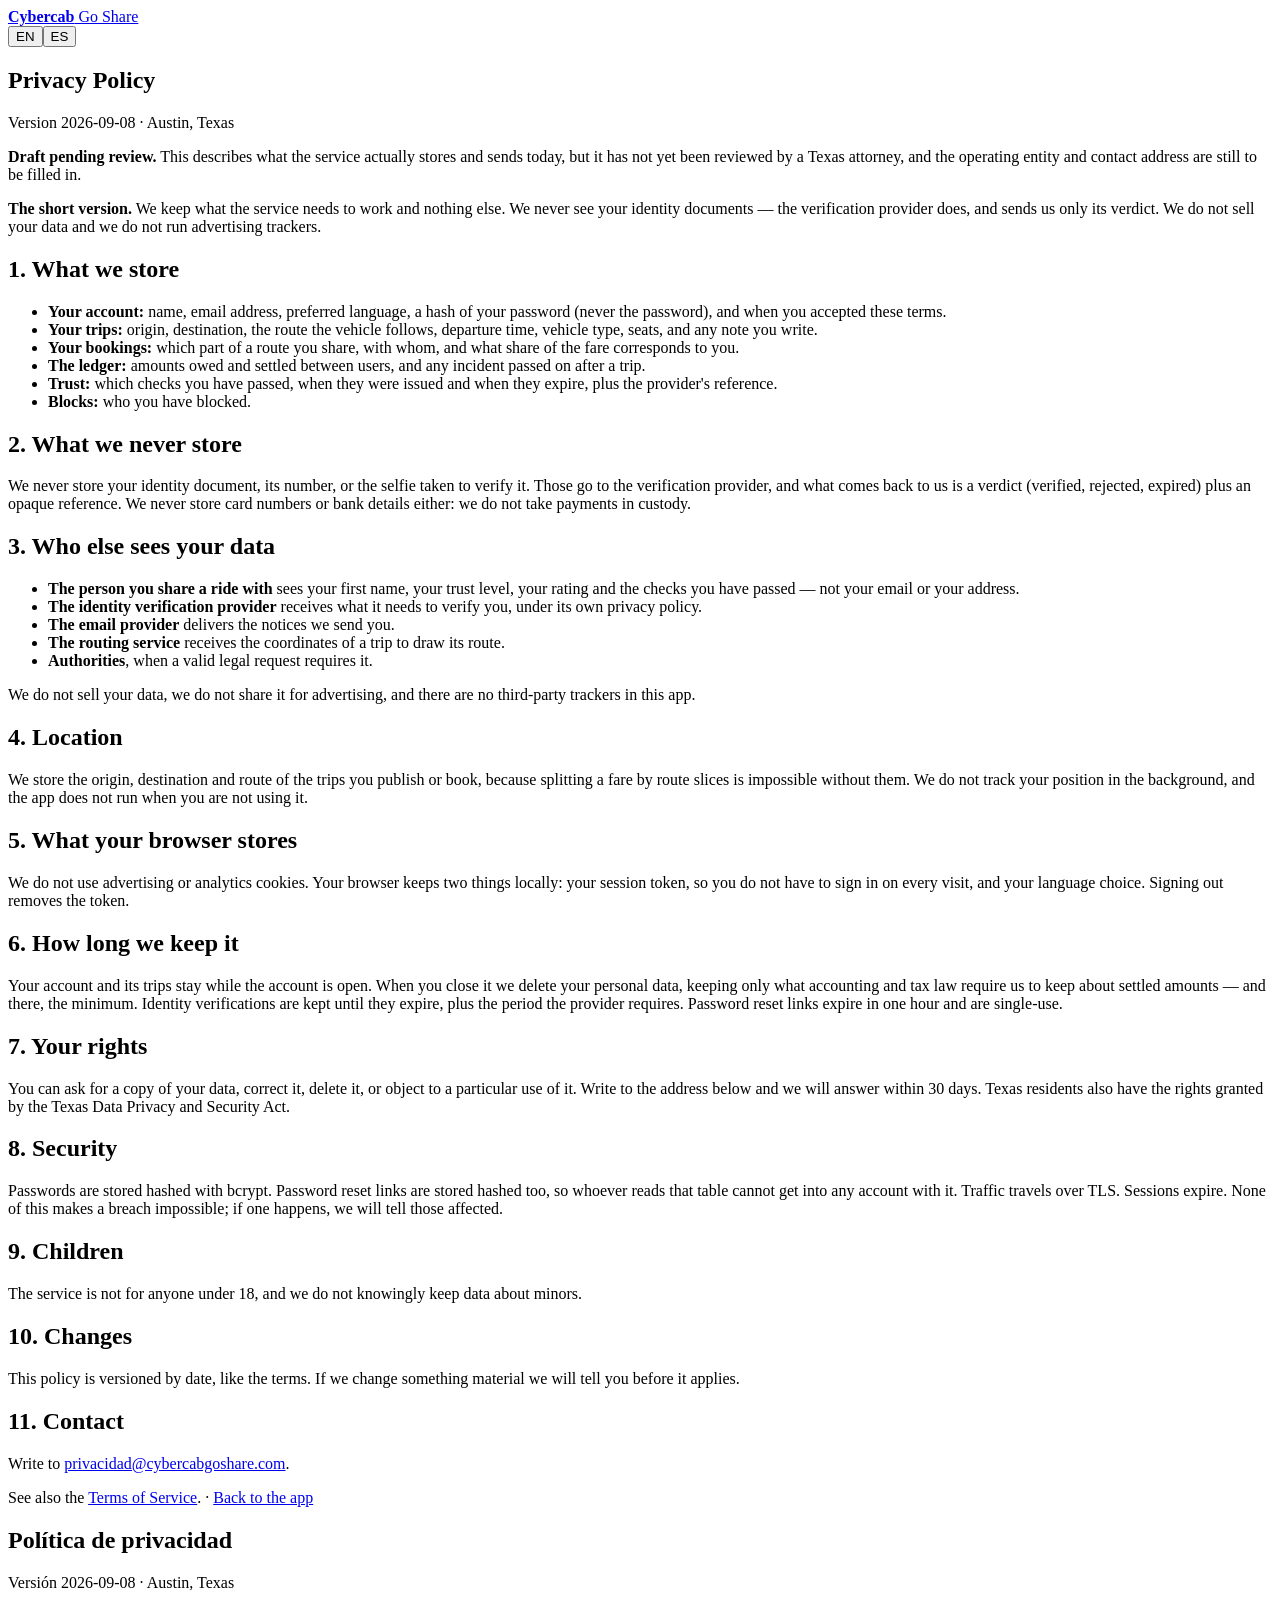
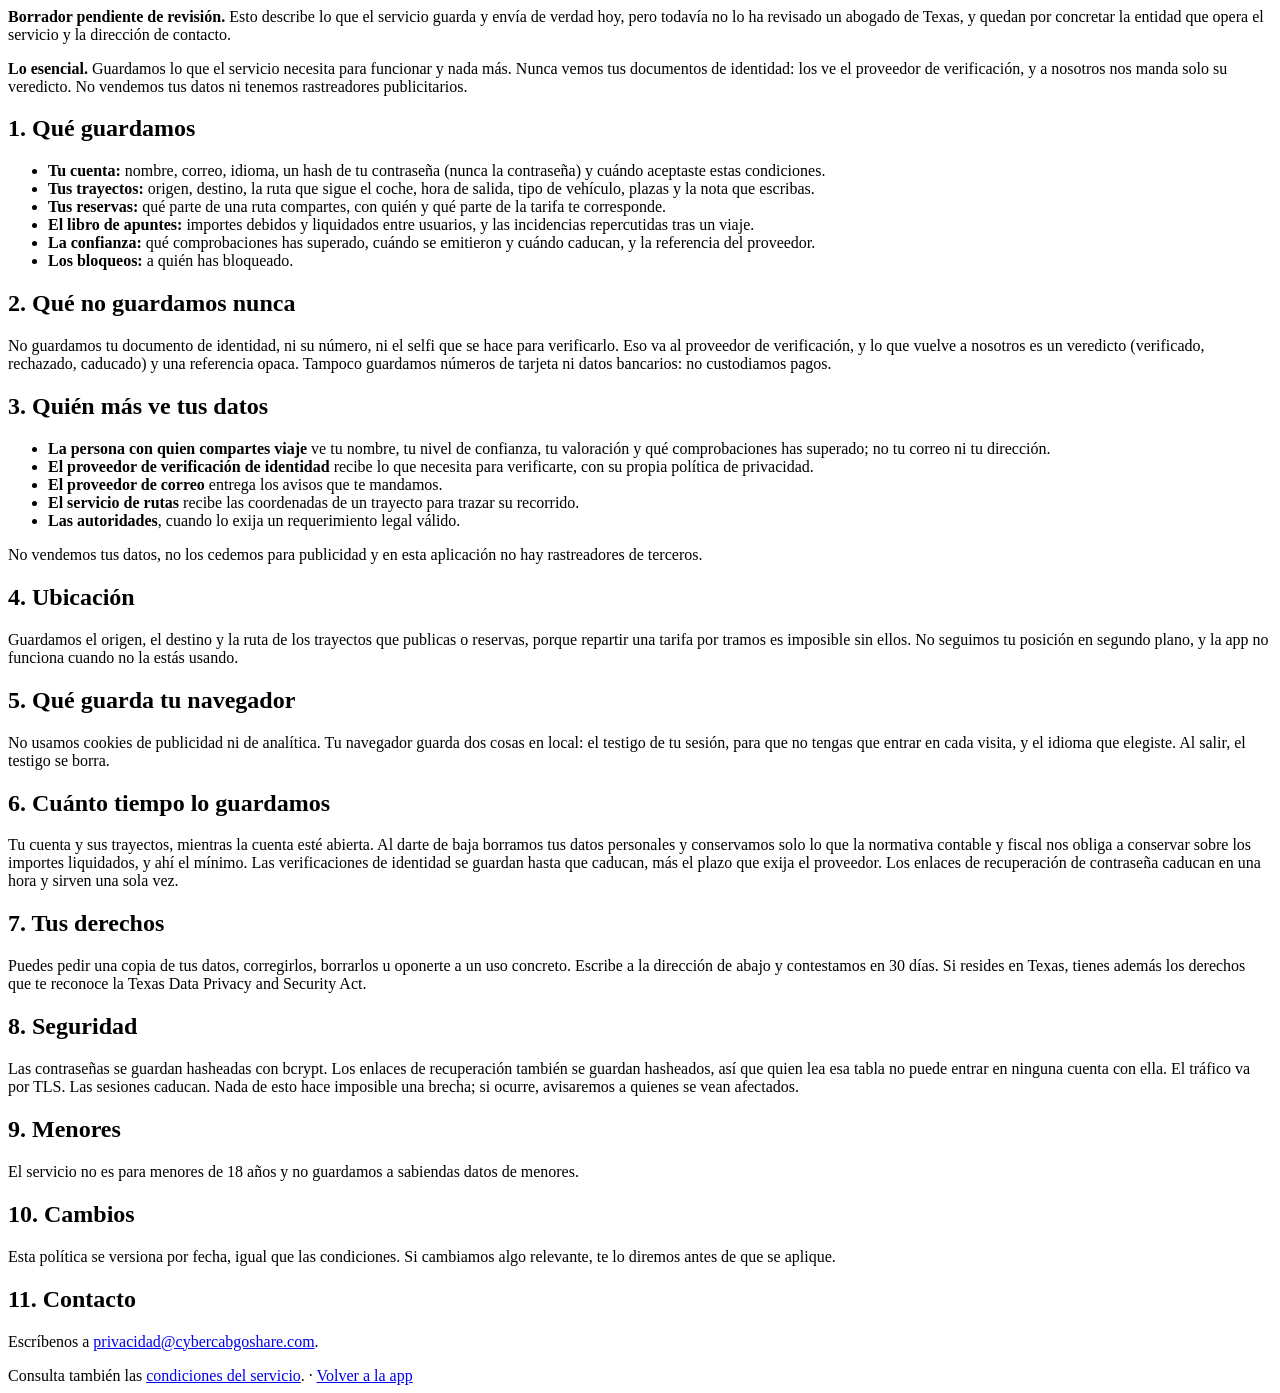
==== internal/api/web/privacidad.html @ 7354db48 "Recuperar contraseña, techo de peticiones y condiciones aceptadas Las tres cosas que faltaban para p" ====
<!doctype html>
<html lang="en">
<head>
<meta charset="utf-8">
<meta name="viewport" content="width=device-width, initial-scale=1">
<meta name="theme-color" content="#07090b">
<meta name="robots" content="index, follow">
<title>Privacy Policy · Cybercab Go Share</title>
<link rel="stylesheet" href="/legal.css">
</head>
<body>

<header>
  <div class="barra">
    <a class="marca" href="/"><b>Cybercab</b> Go Share</a>
    <div class="idiomas" role="group" aria-label="Language">
      <button data-idioma="en" aria-pressed="false">EN</button><button data-idioma="es" aria-pressed="false">ES</button>
    </div>
  </div>
</header>

<main>

<!-- ============ English ============ -->
<article data-idioma="en">
  <h1>Privacy Policy</h1>
  <p class="version">Version 2026-09-08 · Austin, Texas</p>

  <div class="borrador">
    <p><strong>Draft pending review.</strong> This describes what the service
    actually stores and sends today, but it has not yet been reviewed by a Texas
    attorney, and the operating entity and contact address are still to be
    filled in.</p>
  </div>

  <div class="clave">
    <p><strong>The short version.</strong> We keep what the service needs to
    work and nothing else. We never see your identity documents — the
    verification provider does, and sends us only its verdict. We do not sell
    your data and we do not run advertising trackers.</p>
  </div>

  <h2>1. What we store</h2>
  <ul>
    <li><strong>Your account:</strong> name, email address, preferred language,
    a hash of your password (never the password), and when you accepted these
    terms.</li>
    <li><strong>Your trips:</strong> origin, destination, the route the vehicle
    follows, departure time, vehicle type, seats, and any note you write.</li>
    <li><strong>Your bookings:</strong> which part of a route you share, with
    whom, and what share of the fare corresponds to you.</li>
    <li><strong>The ledger:</strong> amounts owed and settled between users, and
    any incident passed on after a trip.</li>
    <li><strong>Trust:</strong> which checks you have passed, when they were
    issued and when they expire, plus the provider's reference.</li>
    <li><strong>Blocks:</strong> who you have blocked.</li>
  </ul>

  <h2>2. What we never store</h2>
  <p>We never store your identity document, its number, or the selfie taken to
  verify it. Those go to the verification provider, and what comes back to us is
  a verdict (verified, rejected, expired) plus an opaque reference. We never
  store card numbers or bank details either: we do not take payments in custody.</p>

  <h2>3. Who else sees your data</h2>
  <ul>
    <li><strong>The person you share a ride with</strong> sees your first name,
    your trust level, your rating and the checks you have passed — not your
    email or your address.</li>
    <li><strong>The identity verification provider</strong> receives what it
    needs to verify you, under its own privacy policy.</li>
    <li><strong>The email provider</strong> delivers the notices we send you.</li>
    <li><strong>The routing service</strong> receives the coordinates of a trip
    to draw its route.</li>
    <li><strong>Authorities</strong>, when a valid legal request requires it.</li>
  </ul>
  <p>We do not sell your data, we do not share it for advertising, and there are
  no third-party trackers in this app.</p>

  <h2>4. Location</h2>
  <p>We store the origin, destination and route of the trips you publish or
  book, because splitting a fare by route slices is impossible without them. We
  do not track your position in the background, and the app does not run when
  you are not using it.</p>

  <h2>5. What your browser stores</h2>
  <p>We do not use advertising or analytics cookies. Your browser keeps two
  things locally: your session token, so you do not have to sign in on every
  visit, and your language choice. Signing out removes the token.</p>

  <h2>6. How long we keep it</h2>
  <p>Your account and its trips stay while the account is open. When you close
  it we delete your personal data, keeping only what accounting and tax law
  require us to keep about settled amounts — and there, the minimum. Identity
  verifications are kept until they expire, plus the period the provider
  requires. Password reset links expire in one hour and are single-use.</p>

  <h2>7. Your rights</h2>
  <p>You can ask for a copy of your data, correct it, delete it, or object to a
  particular use of it. Write to the address below and we will answer within
  30 days. Texas residents also have the rights granted by the Texas Data
  Privacy and Security Act.</p>

  <h2>8. Security</h2>
  <p>Passwords are stored hashed with bcrypt. Password reset links are stored
  hashed too, so whoever reads that table cannot get into any account with it.
  Traffic travels over TLS. Sessions expire. None of this makes a breach
  impossible; if one happens, we will tell those affected.</p>

  <h2>9. Children</h2>
  <p>The service is not for anyone under 18, and we do not knowingly keep data
  about minors.</p>

  <h2>10. Changes</h2>
  <p>This policy is versioned by date, like the terms. If we change something
  material we will tell you before it applies.</p>

  <h2>11. Contact</h2>
  <p>Write to <a href="mailto:privacidad@cybercabgoshare.com">privacidad@cybercabgoshare.com</a>.</p>

  <footer>
    See also the <a href="/terminos.html">Terms of Service</a>. ·
    <a href="/">Back to the app</a>
  </footer>
</article>

<!-- ============ Español ============ -->
<article data-idioma="es">
  <h1>Política de privacidad</h1>
  <p class="version">Versión 2026-09-08 · Austin, Texas</p>

  <div class="borrador">
    <p><strong>Borrador pendiente de revisión.</strong> Esto describe lo que el
    servicio guarda y envía de verdad hoy, pero todavía no lo ha revisado un
    abogado de Texas, y quedan por concretar la entidad que opera el servicio y
    la dirección de contacto.</p>
  </div>

  <div class="clave">
    <p><strong>Lo esencial.</strong> Guardamos lo que el servicio necesita para
    funcionar y nada más. Nunca vemos tus documentos de identidad: los ve el
    proveedor de verificación, y a nosotros nos manda solo su veredicto. No
    vendemos tus datos ni tenemos rastreadores publicitarios.</p>
  </div>

  <h2>1. Qué guardamos</h2>
  <ul>
    <li><strong>Tu cuenta:</strong> nombre, correo, idioma, un hash de tu
    contraseña (nunca la contraseña) y cuándo aceptaste estas condiciones.</li>
    <li><strong>Tus trayectos:</strong> origen, destino, la ruta que sigue el
    coche, hora de salida, tipo de vehículo, plazas y la nota que escribas.</li>
    <li><strong>Tus reservas:</strong> qué parte de una ruta compartes, con
    quién y qué parte de la tarifa te corresponde.</li>
    <li><strong>El libro de apuntes:</strong> importes debidos y liquidados
    entre usuarios, y las incidencias repercutidas tras un viaje.</li>
    <li><strong>La confianza:</strong> qué comprobaciones has superado, cuándo se
    emitieron y cuándo caducan, y la referencia del proveedor.</li>
    <li><strong>Los bloqueos:</strong> a quién has bloqueado.</li>
  </ul>

  <h2>2. Qué no guardamos nunca</h2>
  <p>No guardamos tu documento de identidad, ni su número, ni el selfi que se
  hace para verificarlo. Eso va al proveedor de verificación, y lo que vuelve a
  nosotros es un veredicto (verificado, rechazado, caducado) y una referencia
  opaca. Tampoco guardamos números de tarjeta ni datos bancarios: no
  custodiamos pagos.</p>

  <h2>3. Quién más ve tus datos</h2>
  <ul>
    <li><strong>La persona con quien compartes viaje</strong> ve tu nombre, tu
    nivel de confianza, tu valoración y qué comprobaciones has superado; no tu
    correo ni tu dirección.</li>
    <li><strong>El proveedor de verificación de identidad</strong> recibe lo que
    necesita para verificarte, con su propia política de privacidad.</li>
    <li><strong>El proveedor de correo</strong> entrega los avisos que te
    mandamos.</li>
    <li><strong>El servicio de rutas</strong> recibe las coordenadas de un
    trayecto para trazar su recorrido.</li>
    <li><strong>Las autoridades</strong>, cuando lo exija un requerimiento legal
    válido.</li>
  </ul>
  <p>No vendemos tus datos, no los cedemos para publicidad y en esta aplicación
  no hay rastreadores de terceros.</p>

  <h2>4. Ubicación</h2>
  <p>Guardamos el origen, el destino y la ruta de los trayectos que publicas o
  reservas, porque repartir una tarifa por tramos es imposible sin ellos. No
  seguimos tu posición en segundo plano, y la app no funciona cuando no la estás
  usando.</p>

  <h2>5. Qué guarda tu navegador</h2>
  <p>No usamos cookies de publicidad ni de analítica. Tu navegador guarda dos
  cosas en local: el testigo de tu sesión, para que no tengas que entrar en cada
  visita, y el idioma que elegiste. Al salir, el testigo se borra.</p>

  <h2>6. Cuánto tiempo lo guardamos</h2>
  <p>Tu cuenta y sus trayectos, mientras la cuenta esté abierta. Al darte de
  baja borramos tus datos personales y conservamos solo lo que la normativa
  contable y fiscal nos obliga a conservar sobre los importes liquidados, y ahí
  el mínimo. Las verificaciones de identidad se guardan hasta que caducan, más
  el plazo que exija el proveedor. Los enlaces de recuperación de contraseña
  caducan en una hora y sirven una sola vez.</p>

  <h2>7. Tus derechos</h2>
  <p>Puedes pedir una copia de tus datos, corregirlos, borrarlos u oponerte a un
  uso concreto. Escribe a la dirección de abajo y contestamos en 30 días. Si
  resides en Texas, tienes además los derechos que te reconoce la Texas Data
  Privacy and Security Act.</p>

  <h2>8. Seguridad</h2>
  <p>Las contraseñas se guardan hasheadas con bcrypt. Los enlaces de
  recuperación también se guardan hasheados, así que quien lea esa tabla no
  puede entrar en ninguna cuenta con ella. El tráfico va por TLS. Las sesiones
  caducan. Nada de esto hace imposible una brecha; si ocurre, avisaremos a
  quienes se vean afectados.</p>

  <h2>9. Menores</h2>
  <p>El servicio no es para menores de 18 años y no guardamos a sabiendas datos
  de menores.</p>

  <h2>10. Cambios</h2>
  <p>Esta política se versiona por fecha, igual que las condiciones. Si cambiamos
  algo relevante, te lo diremos antes de que se aplique.</p>

  <h2>11. Contacto</h2>
  <p>Escríbenos a <a href="mailto:privacidad@cybercabgoshare.com">privacidad@cybercabgoshare.com</a>.</p>

  <footer>
    Consulta también las <a href="/terminos.html">condiciones del servicio</a>. ·
    <a href="/">Volver a la app</a>
  </footer>
</article>

</main>

<script src="/legal.js"></script>
</body>
</html>
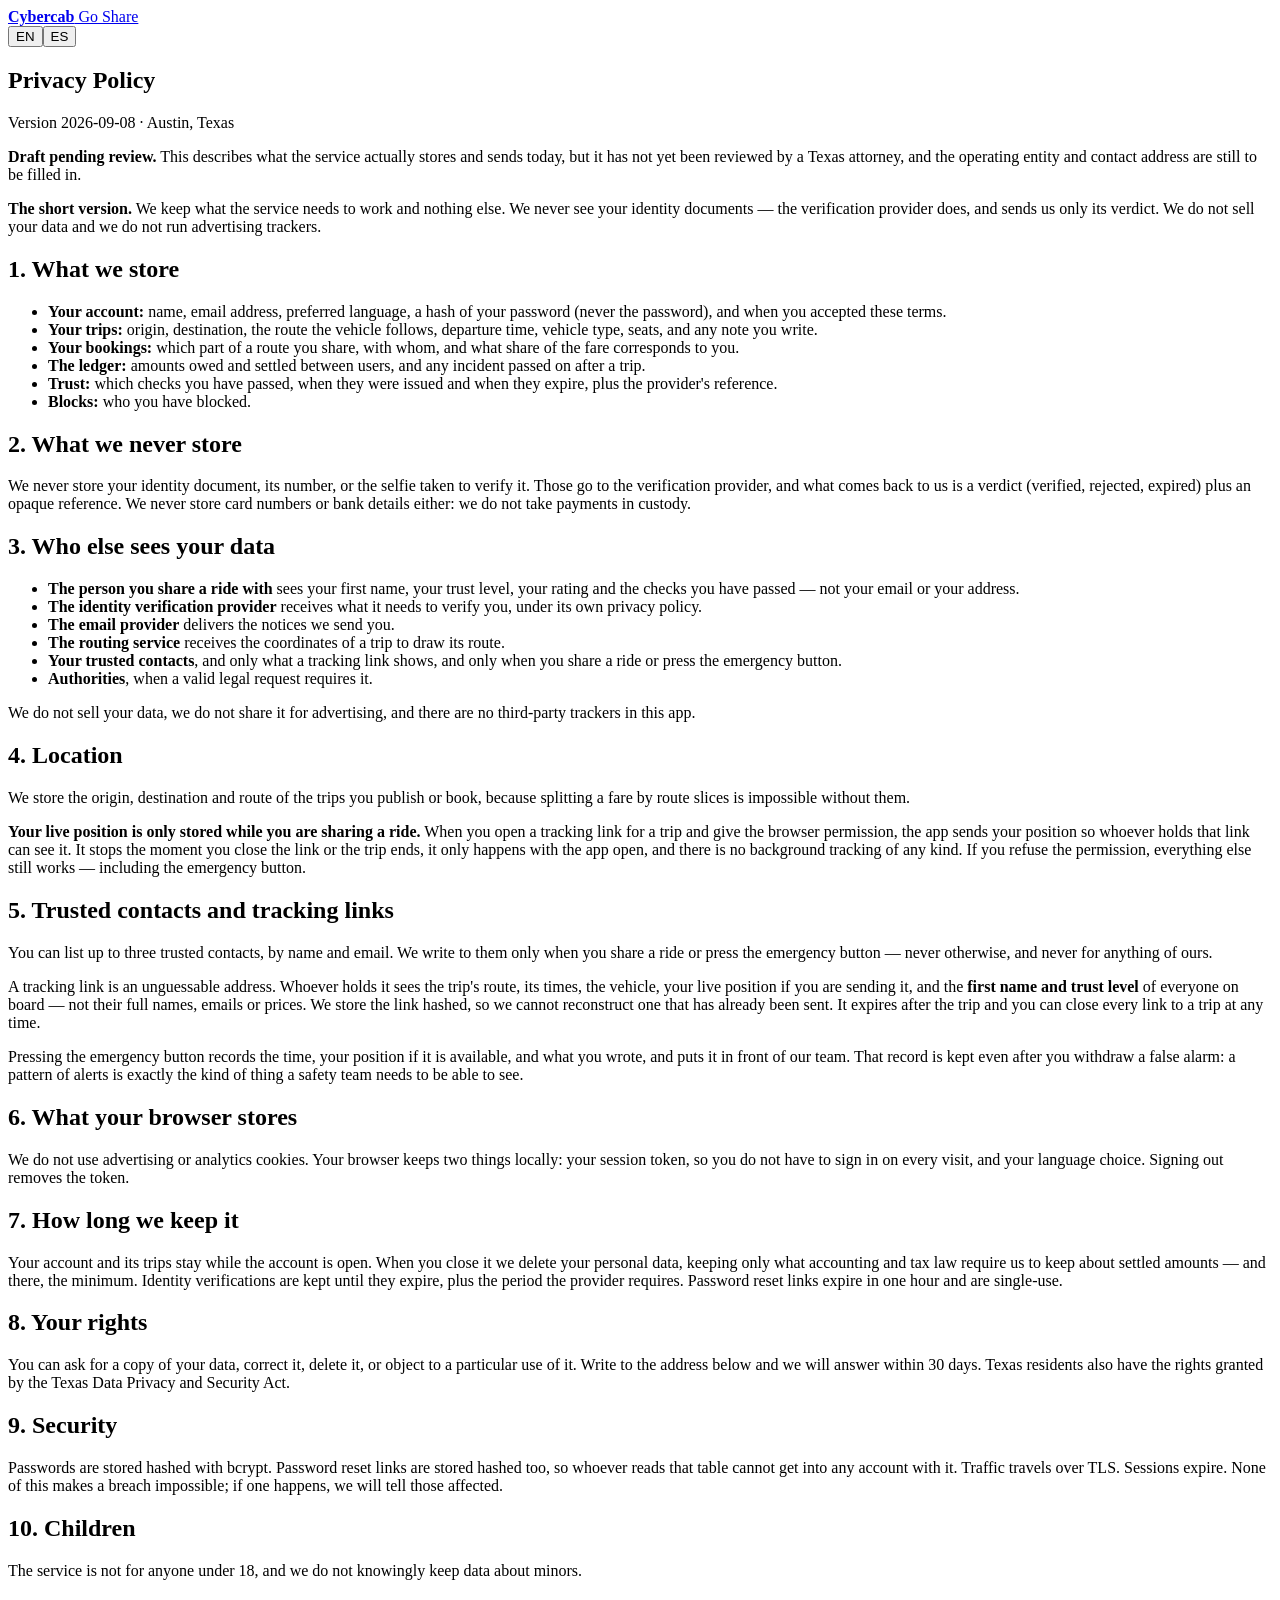
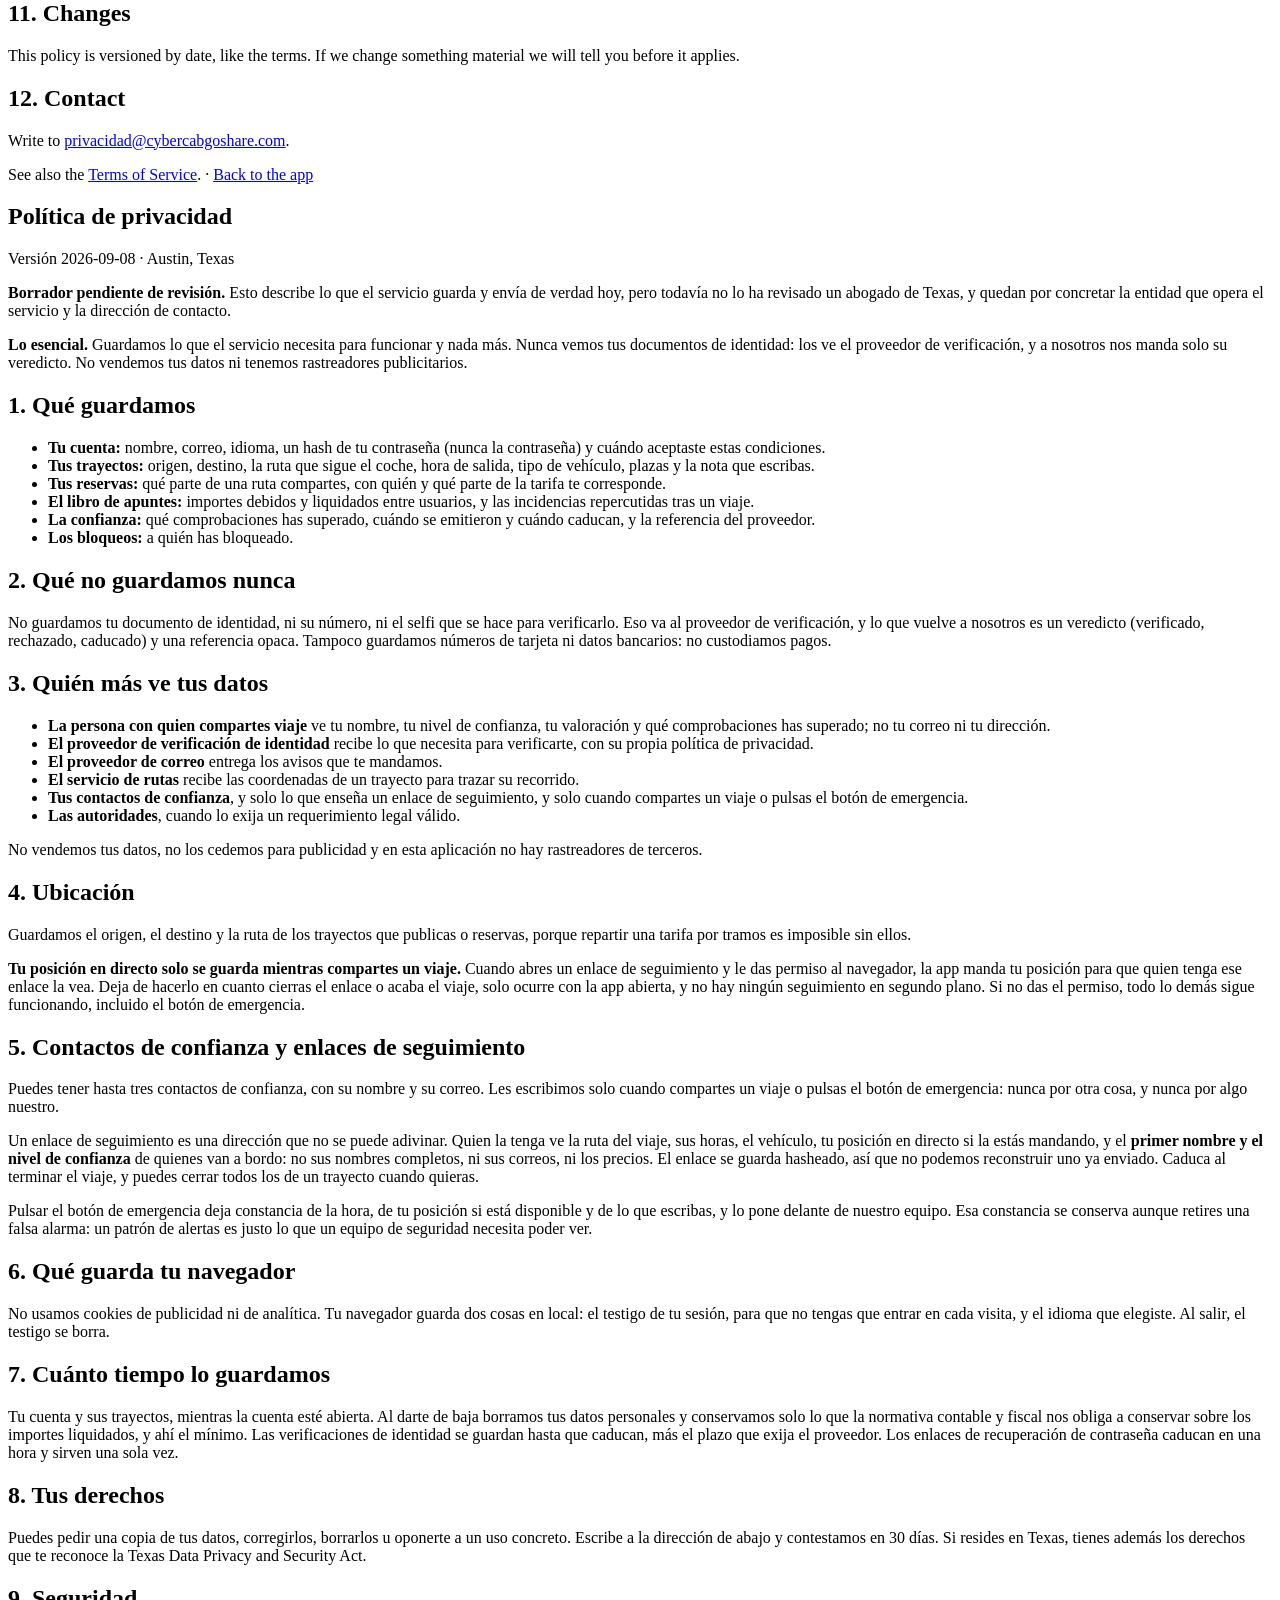
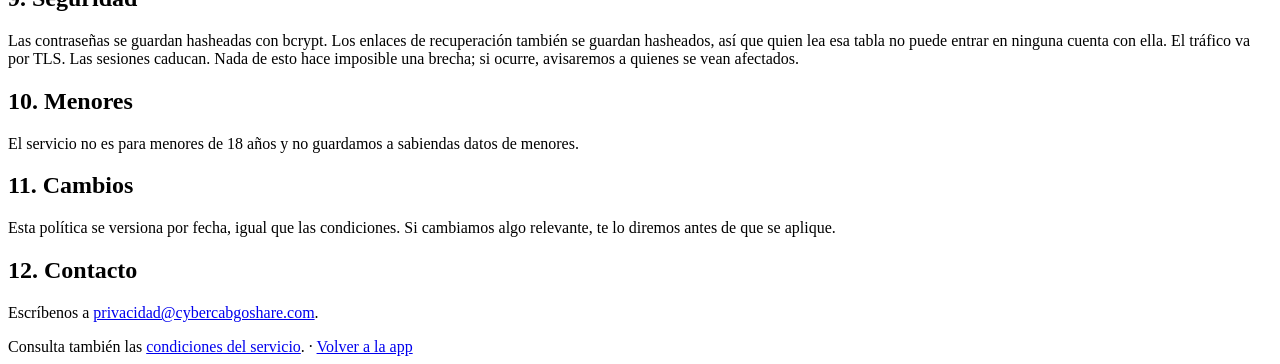
==== commit 560387c7: "Botón de emergencia, seguimiento del viaje y contactos de confianza Aquí no hay conductor. En un coc" ====
--- a/internal/api/web/privacidad.html
+++ b/internal/api/web/privacidad.html
@@ -72,6 +72,8 @@
     <li><strong>The email provider</strong> delivers the notices we send you.</li>
     <li><strong>The routing service</strong> receives the coordinates of a trip
     to draw its route.</li>
+    <li><strong>Your trusted contacts</strong>, and only what a tracking link
+    shows, and only when you share a ride or press the emergency button.</li>
     <li><strong>Authorities</strong>, when a valid legal request requires it.</li>
   </ul>
   <p>We do not sell your data, we do not share it for advertising, and there are
@@ -79,43 +81,62 @@
 
   <h2>4. Location</h2>
   <p>We store the origin, destination and route of the trips you publish or
-  book, because splitting a fare by route slices is impossible without them. We
-  do not track your position in the background, and the app does not run when
-  you are not using it.</p>
-
-  <h2>5. What your browser stores</h2>
+  book, because splitting a fare by route slices is impossible without them.</p>
+  <p><strong>Your live position is only stored while you are sharing a ride.</strong>
+  When you open a tracking link for a trip and give the browser permission, the
+  app sends your position so whoever holds that link can see it. It stops the
+  moment you close the link or the trip ends, it only happens with the app open,
+  and there is no background tracking of any kind. If you refuse the permission,
+  everything else still works — including the emergency button.</p>
+
+  <h2>5. Trusted contacts and tracking links</h2>
+  <p>You can list up to three trusted contacts, by name and email. We write to
+  them only when you share a ride or press the emergency button — never
+  otherwise, and never for anything of ours.</p>
+  <p>A tracking link is an unguessable address. Whoever holds it sees the trip's
+  route, its times, the vehicle, your live position if you are sending it, and
+  the <strong>first name and trust level</strong> of everyone on board — not
+  their full names, emails or prices. We store the link hashed, so we cannot
+  reconstruct one that has already been sent. It expires after the trip and you
+  can close every link to a trip at any time.</p>
+  <p>Pressing the emergency button records the time, your position if it is
+  available, and what you wrote, and puts it in front of our team. That record
+  is kept even after you withdraw a false alarm: a pattern of alerts is exactly
+  the kind of thing a safety team needs to be able to see.</p>
+
+  <h2>6. What your browser stores</h2>
   <p>We do not use advertising or analytics cookies. Your browser keeps two
   things locally: your session token, so you do not have to sign in on every
   visit, and your language choice. Signing out removes the token.</p>
 
-  <h2>6. How long we keep it</h2>
+  <h2>7. How long we keep it</h2>
   <p>Your account and its trips stay while the account is open. When you close
   it we delete your personal data, keeping only what accounting and tax law
   require us to keep about settled amounts — and there, the minimum. Identity
   verifications are kept until they expire, plus the period the provider
   requires. Password reset links expire in one hour and are single-use.</p>
 
-  <h2>7. Your rights</h2>
+  <h2>8. Your rights</h2>
   <p>You can ask for a copy of your data, correct it, delete it, or object to a
   particular use of it. Write to the address below and we will answer within
   30 days. Texas residents also have the rights granted by the Texas Data
   Privacy and Security Act.</p>
 
-  <h2>8. Security</h2>
+  <h2>9. Security</h2>
   <p>Passwords are stored hashed with bcrypt. Password reset links are stored
   hashed too, so whoever reads that table cannot get into any account with it.
   Traffic travels over TLS. Sessions expire. None of this makes a breach
   impossible; if one happens, we will tell those affected.</p>
 
-  <h2>9. Children</h2>
+  <h2>10. Children</h2>
   <p>The service is not for anyone under 18, and we do not knowingly keep data
   about minors.</p>
 
-  <h2>10. Changes</h2>
+  <h2>11. Changes</h2>
   <p>This policy is versioned by date, like the terms. If we change something
   material we will tell you before it applies.</p>
 
-  <h2>11. Contact</h2>
+  <h2>12. Contact</h2>
   <p>Write to <a href="mailto:privacidad@cybercabgoshare.com">privacidad@cybercabgoshare.com</a>.</p>
 
   <footer>
@@ -176,6 +197,9 @@
     mandamos.</li>
     <li><strong>El servicio de rutas</strong> recibe las coordenadas de un
     trayecto para trazar su recorrido.</li>
+    <li><strong>Tus contactos de confianza</strong>, y solo lo que enseña un
+    enlace de seguimiento, y solo cuando compartes un viaje o pulsas el botón de
+    emergencia.</li>
     <li><strong>Las autoridades</strong>, cuando lo exija un requerimiento legal
     válido.</li>
   </ul>
@@ -184,16 +208,36 @@
 
   <h2>4. Ubicación</h2>
   <p>Guardamos el origen, el destino y la ruta de los trayectos que publicas o
-  reservas, porque repartir una tarifa por tramos es imposible sin ellos. No
-  seguimos tu posición en segundo plano, y la app no funciona cuando no la estás
-  usando.</p>
-
-  <h2>5. Qué guarda tu navegador</h2>
+  reservas, porque repartir una tarifa por tramos es imposible sin ellos.</p>
+  <p><strong>Tu posición en directo solo se guarda mientras compartes un
+  viaje.</strong> Cuando abres un enlace de seguimiento y le das permiso al
+  navegador, la app manda tu posición para que quien tenga ese enlace la vea.
+  Deja de hacerlo en cuanto cierras el enlace o acaba el viaje, solo ocurre con
+  la app abierta, y no hay ningún seguimiento en segundo plano. Si no das el
+  permiso, todo lo demás sigue funcionando, incluido el botón de emergencia.</p>
+
+  <h2>5. Contactos de confianza y enlaces de seguimiento</h2>
+  <p>Puedes tener hasta tres contactos de confianza, con su nombre y su correo.
+  Les escribimos solo cuando compartes un viaje o pulsas el botón de emergencia:
+  nunca por otra cosa, y nunca por algo nuestro.</p>
+  <p>Un enlace de seguimiento es una dirección que no se puede adivinar. Quien la
+  tenga ve la ruta del viaje, sus horas, el vehículo, tu posición en directo si
+  la estás mandando, y el <strong>primer nombre y el nivel de confianza</strong>
+  de quienes van a bordo: no sus nombres completos, ni sus correos, ni los
+  precios. El enlace se guarda hasheado, así que no podemos reconstruir uno ya
+  enviado. Caduca al terminar el viaje, y puedes cerrar todos los de un trayecto
+  cuando quieras.</p>
+  <p>Pulsar el botón de emergencia deja constancia de la hora, de tu posición si
+  está disponible y de lo que escribas, y lo pone delante de nuestro equipo. Esa
+  constancia se conserva aunque retires una falsa alarma: un patrón de alertas es
+  justo lo que un equipo de seguridad necesita poder ver.</p>
+
+  <h2>6. Qué guarda tu navegador</h2>
   <p>No usamos cookies de publicidad ni de analítica. Tu navegador guarda dos
   cosas en local: el testigo de tu sesión, para que no tengas que entrar en cada
   visita, y el idioma que elegiste. Al salir, el testigo se borra.</p>
 
-  <h2>6. Cuánto tiempo lo guardamos</h2>
+  <h2>7. Cuánto tiempo lo guardamos</h2>
   <p>Tu cuenta y sus trayectos, mientras la cuenta esté abierta. Al darte de
   baja borramos tus datos personales y conservamos solo lo que la normativa
   contable y fiscal nos obliga a conservar sobre los importes liquidados, y ahí
@@ -201,28 +245,28 @@
   el plazo que exija el proveedor. Los enlaces de recuperación de contraseña
   caducan en una hora y sirven una sola vez.</p>
 
-  <h2>7. Tus derechos</h2>
+  <h2>8. Tus derechos</h2>
   <p>Puedes pedir una copia de tus datos, corregirlos, borrarlos u oponerte a un
   uso concreto. Escribe a la dirección de abajo y contestamos en 30 días. Si
   resides en Texas, tienes además los derechos que te reconoce la Texas Data
   Privacy and Security Act.</p>
 
-  <h2>8. Seguridad</h2>
+  <h2>9. Seguridad</h2>
   <p>Las contraseñas se guardan hasheadas con bcrypt. Los enlaces de
   recuperación también se guardan hasheados, así que quien lea esa tabla no
   puede entrar en ninguna cuenta con ella. El tráfico va por TLS. Las sesiones
   caducan. Nada de esto hace imposible una brecha; si ocurre, avisaremos a
   quienes se vean afectados.</p>
 
-  <h2>9. Menores</h2>
+  <h2>10. Menores</h2>
   <p>El servicio no es para menores de 18 años y no guardamos a sabiendas datos
   de menores.</p>
 
-  <h2>10. Cambios</h2>
+  <h2>11. Cambios</h2>
   <p>Esta política se versiona por fecha, igual que las condiciones. Si cambiamos
   algo relevante, te lo diremos antes de que se aplique.</p>
 
-  <h2>11. Contacto</h2>
+  <h2>12. Contacto</h2>
   <p>Escríbenos a <a href="mailto:privacidad@cybercabgoshare.com">privacidad@cybercabgoshare.com</a>.</p>
 
   <footer>
